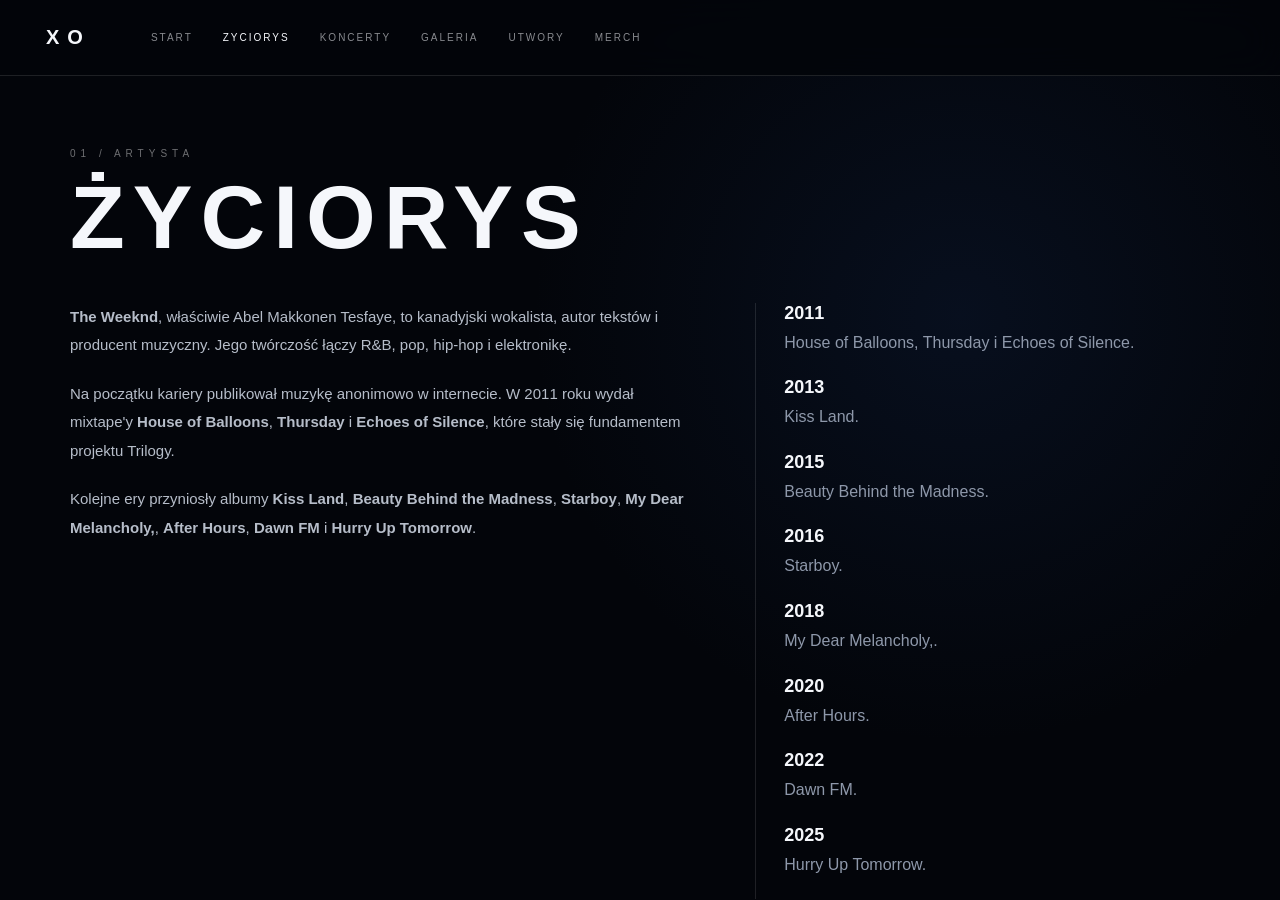
==== bio.html @ 1cd91a4c "Add files via upload" ====
<!doctype html>
<html lang="pl">
<head><meta charset="utf-8"><meta name="viewport" content="width=device-width,initial-scale=1">
<title>Życiorys | The Weeknd Fanpage</title><link rel="stylesheet" href="style.css"></head>
<body>
<div class="site">
<nav class="nav"><div class="logo">XO</div><div class="menu"><a class="" href="index.html">START</a><a class="active" href="bio.html">ŻYCIORYS</a><a class="" href="concerts.html">KONCERTY</a><a class="" href="gallery.html">GALERIA</a><a class="" href="songs.html">UTWORY</a><a class="" href="merch.html">MERCH</a></div></nav>

<main class="page"><section class="section">
<div class="eyebrow">01 / ARTYSTA</div>
<h1 class="title">ŻYCIORYS</h1>
<div class="bio">
<div class="text">
<p><strong>The Weeknd</strong>, właściwie Abel Makkonen Tesfaye, to kanadyjski wokalista, autor tekstów i producent muzyczny. Jego twórczość łączy R&B, pop, hip-hop i elektronikę.</p>
<p>Na początku kariery publikował muzykę anonimowo w internecie. W 2011 roku wydał mixtape'y <strong>House of Balloons</strong>, <strong>Thursday</strong> i <strong>Echoes of Silence</strong>, które stały się fundamentem projektu Trilogy.</p>
<p>Kolejne ery przyniosły albumy <strong>Kiss Land</strong>, <strong>Beauty Behind the Madness</strong>, <strong>Starboy</strong>, <strong>My Dear Melancholy,</strong>, <strong>After Hours</strong>, <strong>Dawn FM</strong> i <strong>Hurry Up Tomorrow</strong>.</p>
</div>
<div class="timeline">
<article><b>2011</b><p>House of Balloons, Thursday i Echoes of Silence.</p></article>
<article><b>2013</b><p>Kiss Land.</p></article>
<article><b>2015</b><p>Beauty Behind the Madness.</p></article>
<article><b>2016</b><p>Starboy.</p></article>
<article><b>2018</b><p>My Dear Melancholy,.</p></article>
<article><b>2020</b><p>After Hours.</p></article>
<article><b>2022</b><p>Dawn FM.</p></article>
<article><b>2025</b><p>Hurry Up Tomorrow.</p></article>
</div>
</div>
</section></main>

</div>
<div class="transition" id="transition"><div class="transition-xo">X O</div></div>
<script src="transition.js"></script>
</body></html>
---- style.css ----
*{box-sizing:border-box;margin:0;padding:0}
:root{--bg:#03050a;--panel:#08101d;--blue:#142a50;--white:#f5f7fb;--muted:#8e98aa;--line:rgba(255,255,255,.11)}
html,body{width:100%;height:100%;background:var(--bg);color:var(--white);font-family:Arial,Helvetica,sans-serif}
body{overflow:hidden}
a{color:inherit;text-decoration:none}
.site{height:100vh;overflow:hidden;background:radial-gradient(circle at 75% 35%,rgba(25,55,110,.20),transparent 38%),var(--bg)}
.nav{position:fixed;top:0;left:0;right:0;height:76px;display:flex;align-items:center;padding:0 46px;background:rgba(3,5,10,.82);backdrop-filter:blur(18px);border-bottom:1px solid var(--line);z-index:100}
.logo{font-weight:800;font-size:20px;letter-spacing:8px;margin-right:60px}
.menu{display:flex;gap:30px;align-items:center;overflow:hidden}
.menu a{font-size:10px;letter-spacing:2px;opacity:.55;white-space:nowrap;transition:.3s}
.menu a:hover,.menu a.active{opacity:1}
.page{height:100vh;padding:76px 0 0;overflow:hidden}
.section{height:calc(100vh - 76px);max-width:1450px;margin:auto;padding:72px 70px;overflow:hidden}
.eyebrow{font-size:10px;letter-spacing:5px;color:#fff;opacity:.42}
.title{font-size:clamp(48px,7vw,110px);line-height:.9;letter-spacing:8px;margin:18px 0 25px}
.lead{max-width:760px;color:var(--muted);line-height:1.8;font-size:14px}
.home{height:100vh;display:grid;place-items:center;text-align:center;padding:0 25px}
.home h1{font-size:clamp(70px,12vw,165px);line-height:.82;letter-spacing:10px;margin:25px 0}
.home p{max-width:650px;margin:auto;color:var(--muted);line-height:1.8}
.xo{margin-top:35px;font-size:28px;letter-spacing:18px;opacity:.65;animation:pulse 2s ease-in-out infinite alternate}
@keyframes pulse{to{transform:scale(1.07);opacity:1}}
.grid{display:grid;grid-template-columns:repeat(2,minmax(0,1fr));gap:16px;margin-top:38px}
.card{border:1px solid var(--line);padding:28px;background:linear-gradient(145deg,rgba(20,42,80,.22),rgba(255,255,255,.02));transition:.35s}
.card:hover{transform:translateY(-6px);border-color:rgba(255,255,255,.35)}
.card h2{margin:12px 0;font-size:23px}
.card p{color:var(--muted);line-height:1.6}
.arrow{display:block;margin-top:20px;font-size:9px;letter-spacing:2px;opacity:.5}
.bio{display:grid;grid-template-columns:1.15fr .85fr;gap:70px;margin-top:45px}
.text{color:#b6bdc9;line-height:1.9;font-size:15px}
.text p{margin-bottom:20px}
.timeline{border-left:1px solid var(--line);padding-left:28px}
.timeline article{margin-bottom:22px}
.timeline b{font-size:18px}
.timeline p{color:var(--muted);margin-top:6px;line-height:1.6}
.gallery{display:grid;grid-template-columns:repeat(3,1fr);gap:14px;margin-top:38px}
.photo{aspect-ratio:4/5;border:1px solid var(--line);display:flex;align-items:flex-end;padding:18px;background:linear-gradient(145deg,#17325f,#05070c);position:relative;overflow:hidden}
.photo:before{content:"XO";position:absolute;inset:0;display:grid;place-items:center;font-size:90px;font-weight:800;letter-spacing:12px;opacity:.07}
.photo span{font-size:9px;letter-spacing:3px;opacity:.55}
.note{margin-top:20px;border:1px solid var(--line);padding:15px;color:var(--muted);font-size:12px;line-height:1.6}
.filters{display:flex;gap:10px;margin:30px 0}
select{background:#080d16;color:#fff;border:1px solid var(--line);padding:11px 14px}
.concert-list{height:55vh;overflow-y:auto;padding-right:8px}
.concert{display:grid;grid-template-columns:110px minmax(0,1fr) 150px;gap:20px;padding:17px;border-bottom:1px solid rgba(255,255,255,.07);align-items:center}
.date{font-size:11px;color:#727d90}.city{font-weight:700}.venue{font-size:12px;color:#778194;margin-top:5px}.status{text-align:right;font-size:9px;letter-spacing:1.5px}.past{opacity:.38}.future{opacity:.8}.today{opacity:1}
.albums{display:grid;grid-template-columns:repeat(4,1fr);gap:12px;margin-top:35px}
.album{border:1px solid var(--line);padding:22px;min-height:145px;transition:.3s}.album:hover{background:#10264a33;transform:translateY(-5px)}
.album small{opacity:.4;letter-spacing:2px}.album h2{margin:13px 0;font-size:17px}.album p{font-size:11px;color:var(--muted)}
.tracks{height:58vh;max-width:1000px;overflow-y:auto;margin-top:28px;border-top:1px solid var(--line)}
.track{display:flex;align-items:center;gap:18px;padding:13px 15px;border-bottom:1px solid rgba(255,255,255,.07);transition:.2s}.track:hover{background:#ffffff08;padding-left:24px}.num{width:28px;color:#667083;font-size:11px}.track-name{flex:1;font-size:13px}.yt{font-size:8px;letter-spacing:2px;opacity:.45}
.merch{display:grid;grid-template-columns:repeat(3,1fr);gap:15px;margin-top:35px}.item{border:1px solid var(--line);padding:15px}.product-art{aspect-ratio:1/1;display:grid;place-items:center;background:linear-gradient(145deg,#17325f,#05070c);font-size:24px;letter-spacing:4px}.item h3{font-size:14px;margin:14px 0 6px}.price{color:var(--muted);font-size:12px}.button{display:inline-block;margin-top:25px;border:1px solid #fff4;padding:13px 18px;font-size:9px;letter-spacing:2px;transition:.3s}.button:hover{background:#fff;color:#000}
.transition{position:fixed;inset:0;z-index:9999;background:radial-gradient(circle,#183565,#03050a 58%);display:grid;place-items:center;opacity:0;pointer-events:none;transition:opacity .35s}.transition.active{opacity:1;pointer-events:auto}.transition-xo{font-size:clamp(90px,15vw,200px);font-weight:900;letter-spacing:24px;animation:xo .9s ease-in-out infinite alternate}@keyframes xo{to{transform:scale(1.08);opacity:.45}}
.back{display:inline-block;margin-top:18px;font-size:9px;letter-spacing:2px;opacity:.5}
@media(max-width:1050px){.nav{padding:0 20px}.logo{margin-right:25px}.menu{gap:18px}.section{padding:55px 35px}.bio{grid-template-columns:1fr;gap:35px}.albums{grid-template-columns:repeat(2,1fr)}.merch{grid-template-columns:repeat(2,1fr)}}
@media(max-width:700px){.logo{display:none}.menu{width:100%;overflow-x:auto}.page{padding-top:64px}.nav{height:64px}.section{height:calc(100vh - 64px);padding:40px 18px}.grid{grid-template-columns:1fr}.gallery{grid-template-columns:repeat(2,1fr)}.merch{grid-template-columns:1fr}.concert{grid-template-columns:75px 1fr}.status{grid-column:2;text-align:left}.albums{grid-template-columns:1fr 1fr}.home h1{font-size:18vw}.home p{font-size:13px}}
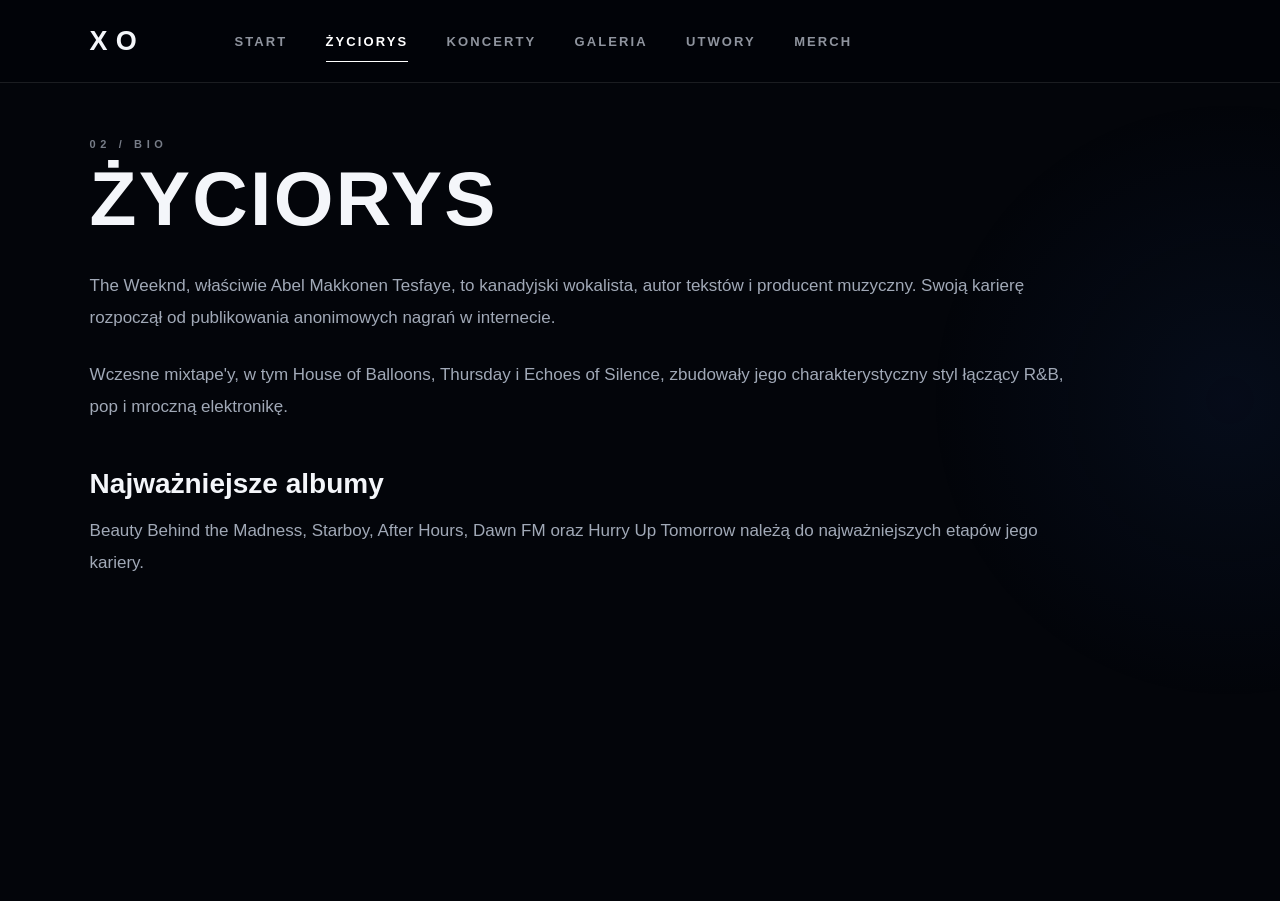
==== commit 0f6076ee: "Add files via upload" ====
--- a/bio.html
+++ b/bio.html
@@ -1,34 +1,8 @@
-<!doctype html>
-<html lang="pl">
-<head><meta charset="utf-8"><meta name="viewport" content="width=device-width,initial-scale=1">
-<title>Życiorys | The Weeknd Fanpage</title><link rel="stylesheet" href="style.css"></head>
-<body>
-<div class="site">
-<nav class="nav"><div class="logo">XO</div><div class="menu"><a class="" href="index.html">START</a><a class="active" href="bio.html">ŻYCIORYS</a><a class="" href="concerts.html">KONCERTY</a><a class="" href="gallery.html">GALERIA</a><a class="" href="songs.html">UTWORY</a><a class="" href="merch.html">MERCH</a></div></nav>
-
-<main class="page"><section class="section">
-<div class="eyebrow">01 / ARTYSTA</div>
-<h1 class="title">ŻYCIORYS</h1>
-<div class="bio">
-<div class="text">
-<p><strong>The Weeknd</strong>, właściwie Abel Makkonen Tesfaye, to kanadyjski wokalista, autor tekstów i producent muzyczny. Jego twórczość łączy R&B, pop, hip-hop i elektronikę.</p>
-<p>Na początku kariery publikował muzykę anonimowo w internecie. W 2011 roku wydał mixtape'y <strong>House of Balloons</strong>, <strong>Thursday</strong> i <strong>Echoes of Silence</strong>, które stały się fundamentem projektu Trilogy.</p>
-<p>Kolejne ery przyniosły albumy <strong>Kiss Land</strong>, <strong>Beauty Behind the Madness</strong>, <strong>Starboy</strong>, <strong>My Dear Melancholy,</strong>, <strong>After Hours</strong>, <strong>Dawn FM</strong> i <strong>Hurry Up Tomorrow</strong>.</p>
-</div>
-<div class="timeline">
-<article><b>2011</b><p>House of Balloons, Thursday i Echoes of Silence.</p></article>
-<article><b>2013</b><p>Kiss Land.</p></article>
-<article><b>2015</b><p>Beauty Behind the Madness.</p></article>
-<article><b>2016</b><p>Starboy.</p></article>
-<article><b>2018</b><p>My Dear Melancholy,.</p></article>
-<article><b>2020</b><p>After Hours.</p></article>
-<article><b>2022</b><p>Dawn FM.</p></article>
-<article><b>2025</b><p>Hurry Up Tomorrow.</p></article>
-</div>
-</div>
-</section></main>
-
-</div>
-<div class="transition" id="transition"><div class="transition-xo">X O</div></div>
-<script src="transition.js"></script>
-</body></html>+<!DOCTYPE html><html lang="pl"><head><meta charset="UTF-8"><meta name="viewport" content="width=device-width,initial-scale=1.0"><title>Życiorys | The Weeknd XO</title><link rel="stylesheet" href="style.css"></head><body><header class="site-header"><div class="logo"><a href="index.html">XO</a></div><nav class="nav">
+<a href="index.html" class="">Start</a>
+<a href="bio.html" class="active">Życiorys</a>
+<a href="concerts.html" class="">Koncerty</a>
+<a href="gallery.html" class="">Galeria</a>
+<a href="songs.html" class="">Utwory</a>
+<a href="merch.html" class="">Merch</a>
+</nav></header><main class="page"><div class="page-inner"><p class="eyebrow">02 / BIO</p><h1 class="page-title">Życiorys</h1><div class="bio-content"><p>The Weeknd, właściwie Abel Makkonen Tesfaye, to kanadyjski wokalista, autor tekstów i producent muzyczny. Swoją karierę rozpoczął od publikowania anonimowych nagrań w internecie.</p><p>Wczesne mixtape'y, w tym House of Balloons, Thursday i Echoes of Silence, zbudowały jego charakterystyczny styl łączący R&B, pop i mroczną elektronikę.</p><h2>Najważniejsze albumy</h2><p>Beauty Behind the Madness, Starboy, After Hours, Dawn FM oraz Hurry Up Tomorrow należą do najważniejszych etapów jego kariery.</p></div></div></main><div id="xoTransition"><div class="xo-mark">XO</div></div><script src="transitions.js"></script></body></html>
--- a/style.css
+++ b/style.css
@@ -1,55 +1,50 @@
 
-*{box-sizing:border-box;margin:0;padding:0}
-:root{--bg:#03050a;--panel:#08101d;--blue:#142a50;--white:#f5f7fb;--muted:#8e98aa;--line:rgba(255,255,255,.11)}
-html,body{width:100%;height:100%;background:var(--bg);color:var(--white);font-family:Arial,Helvetica,sans-serif}
-body{overflow:hidden}
+*{box-sizing:border-box}
+html{margin:0;padding:0;min-height:100%;scroll-behavior:smooth}
+body{margin:0;padding:0;min-height:100vh;background:#03050a;color:#f4f6fa;font-family:Arial,Helvetica,sans-serif;overflow-x:hidden;overflow-y:auto}
 a{color:inherit;text-decoration:none}
-.site{height:100vh;overflow:hidden;background:radial-gradient(circle at 75% 35%,rgba(25,55,110,.20),transparent 38%),var(--bg)}
-.nav{position:fixed;top:0;left:0;right:0;height:76px;display:flex;align-items:center;padding:0 46px;background:rgba(3,5,10,.82);backdrop-filter:blur(18px);border-bottom:1px solid var(--line);z-index:100}
-.logo{font-weight:800;font-size:20px;letter-spacing:8px;margin-right:60px}
-.menu{display:flex;gap:30px;align-items:center;overflow:hidden}
-.menu a{font-size:10px;letter-spacing:2px;opacity:.55;white-space:nowrap;transition:.3s}
-.menu a:hover,.menu a.active{opacity:1}
-.page{height:100vh;padding:76px 0 0;overflow:hidden}
-.section{height:calc(100vh - 76px);max-width:1450px;margin:auto;padding:72px 70px;overflow:hidden}
-.eyebrow{font-size:10px;letter-spacing:5px;color:#fff;opacity:.42}
-.title{font-size:clamp(48px,7vw,110px);line-height:.9;letter-spacing:8px;margin:18px 0 25px}
-.lead{max-width:760px;color:var(--muted);line-height:1.8;font-size:14px}
-.home{height:100vh;display:grid;place-items:center;text-align:center;padding:0 25px}
-.home h1{font-size:clamp(70px,12vw,165px);line-height:.82;letter-spacing:10px;margin:25px 0}
-.home p{max-width:650px;margin:auto;color:var(--muted);line-height:1.8}
-.xo{margin-top:35px;font-size:28px;letter-spacing:18px;opacity:.65;animation:pulse 2s ease-in-out infinite alternate}
-@keyframes pulse{to{transform:scale(1.07);opacity:1}}
-.grid{display:grid;grid-template-columns:repeat(2,minmax(0,1fr));gap:16px;margin-top:38px}
-.card{border:1px solid var(--line);padding:28px;background:linear-gradient(145deg,rgba(20,42,80,.22),rgba(255,255,255,.02));transition:.35s}
-.card:hover{transform:translateY(-6px);border-color:rgba(255,255,255,.35)}
-.card h2{margin:12px 0;font-size:23px}
-.card p{color:var(--muted);line-height:1.6}
-.arrow{display:block;margin-top:20px;font-size:9px;letter-spacing:2px;opacity:.5}
-.bio{display:grid;grid-template-columns:1.15fr .85fr;gap:70px;margin-top:45px}
-.text{color:#b6bdc9;line-height:1.9;font-size:15px}
-.text p{margin-bottom:20px}
-.timeline{border-left:1px solid var(--line);padding-left:28px}
-.timeline article{margin-bottom:22px}
-.timeline b{font-size:18px}
-.timeline p{color:var(--muted);margin-top:6px;line-height:1.6}
-.gallery{display:grid;grid-template-columns:repeat(3,1fr);gap:14px;margin-top:38px}
-.photo{aspect-ratio:4/5;border:1px solid var(--line);display:flex;align-items:flex-end;padding:18px;background:linear-gradient(145deg,#17325f,#05070c);position:relative;overflow:hidden}
-.photo:before{content:"XO";position:absolute;inset:0;display:grid;place-items:center;font-size:90px;font-weight:800;letter-spacing:12px;opacity:.07}
-.photo span{font-size:9px;letter-spacing:3px;opacity:.55}
-.note{margin-top:20px;border:1px solid var(--line);padding:15px;color:var(--muted);font-size:12px;line-height:1.6}
-.filters{display:flex;gap:10px;margin:30px 0}
-select{background:#080d16;color:#fff;border:1px solid var(--line);padding:11px 14px}
-.concert-list{height:55vh;overflow-y:auto;padding-right:8px}
-.concert{display:grid;grid-template-columns:110px minmax(0,1fr) 150px;gap:20px;padding:17px;border-bottom:1px solid rgba(255,255,255,.07);align-items:center}
-.date{font-size:11px;color:#727d90}.city{font-weight:700}.venue{font-size:12px;color:#778194;margin-top:5px}.status{text-align:right;font-size:9px;letter-spacing:1.5px}.past{opacity:.38}.future{opacity:.8}.today{opacity:1}
-.albums{display:grid;grid-template-columns:repeat(4,1fr);gap:12px;margin-top:35px}
-.album{border:1px solid var(--line);padding:22px;min-height:145px;transition:.3s}.album:hover{background:#10264a33;transform:translateY(-5px)}
-.album small{opacity:.4;letter-spacing:2px}.album h2{margin:13px 0;font-size:17px}.album p{font-size:11px;color:var(--muted)}
-.tracks{height:58vh;max-width:1000px;overflow-y:auto;margin-top:28px;border-top:1px solid var(--line)}
-.track{display:flex;align-items:center;gap:18px;padding:13px 15px;border-bottom:1px solid rgba(255,255,255,.07);transition:.2s}.track:hover{background:#ffffff08;padding-left:24px}.num{width:28px;color:#667083;font-size:11px}.track-name{flex:1;font-size:13px}.yt{font-size:8px;letter-spacing:2px;opacity:.45}
-.merch{display:grid;grid-template-columns:repeat(3,1fr);gap:15px;margin-top:35px}.item{border:1px solid var(--line);padding:15px}.product-art{aspect-ratio:1/1;display:grid;place-items:center;background:linear-gradient(145deg,#17325f,#05070c);font-size:24px;letter-spacing:4px}.item h3{font-size:14px;margin:14px 0 6px}.price{color:var(--muted);font-size:12px}.button{display:inline-block;margin-top:25px;border:1px solid #fff4;padding:13px 18px;font-size:9px;letter-spacing:2px;transition:.3s}.button:hover{background:#fff;color:#000}
-.transition{position:fixed;inset:0;z-index:9999;background:radial-gradient(circle,#183565,#03050a 58%);display:grid;place-items:center;opacity:0;pointer-events:none;transition:opacity .35s}.transition.active{opacity:1;pointer-events:auto}.transition-xo{font-size:clamp(90px,15vw,200px);font-weight:900;letter-spacing:24px;animation:xo .9s ease-in-out infinite alternate}@keyframes xo{to{transform:scale(1.08);opacity:.45}}
-.back{display:inline-block;margin-top:18px;font-size:9px;letter-spacing:2px;opacity:.5}
-@media(max-width:1050px){.nav{padding:0 20px}.logo{margin-right:25px}.menu{gap:18px}.section{padding:55px 35px}.bio{grid-template-columns:1fr;gap:35px}.albums{grid-template-columns:repeat(2,1fr)}.merch{grid-template-columns:repeat(2,1fr)}}
-@media(max-width:700px){.logo{display:none}.menu{width:100%;overflow-x:auto}.page{padding-top:64px}.nav{height:64px}.section{height:calc(100vh - 64px);padding:40px 18px}.grid{grid-template-columns:1fr}.gallery{grid-template-columns:repeat(2,1fr)}.merch{grid-template-columns:1fr}.concert{grid-template-columns:75px 1fr}.status{grid-column:2;text-align:left}.albums{grid-template-columns:1fr 1fr}.home h1{font-size:18vw}.home p{font-size:13px}}
+.site-header{position:sticky;top:0;z-index:1000;width:100%;min-height:82px;display:flex;align-items:center;padding:0 7vw;background:rgba(2,4,9,.96);border-bottom:1px solid rgba(255,255,255,.1);backdrop-filter:blur(15px)}
+.logo{margin-right:7vw}.logo a{font-size:27px;font-weight:800;letter-spacing:.3em}
+.nav{display:flex;align-items:center;gap:clamp(24px,3vw,55px);min-height:82px}
+.nav a{position:relative;display:flex;align-items:center;min-height:82px;color:#8f949e;font-size:13px;font-weight:700;letter-spacing:.16em;text-transform:uppercase;transition:.25s}
+.nav a:hover,.nav a.active{color:#fff}
+.nav a:hover{transform:translateY(-1px)}
+.nav a.active:after{content:"";position:absolute;left:0;right:0;bottom:20px;height:1px;background:#fff}
+.page{position:relative;width:100%;min-height:calc(100vh - 82px);padding:55px 7vw 80px;overflow:visible}
+.page-inner{position:relative;z-index:2;width:min(1500px,100%);margin:0 auto}
+.page:before{content:"";position:fixed;width:600px;height:600px;right:-250px;top:100px;border-radius:50%;background:radial-gradient(circle,rgba(17,38,83,.22),rgba(3,5,10,0) 70%);pointer-events:none}
+.eyebrow{margin:0 0 12px;color:#777d88;font-size:11px;font-weight:700;letter-spacing:.42em;text-transform:uppercase}
+.page-title{margin:0;font-size:clamp(48px,6vw,82px);line-height:.95;font-weight:800;letter-spacing:.03em;text-transform:uppercase}
+.page-subtitle{max-width:900px;margin:18px 0 0;color:#9ca5b4;font-size:15px;line-height:1.7}
+.concert-controls{display:flex;flex-wrap:wrap;gap:12px;margin:30px 0 22px}
+.concert-select{min-width:190px;height:45px;padding:0 40px 0 14px;border:1px solid #39404d;outline:none;background:#080c14;color:#f4f6fa;font-size:12px;font-weight:700;letter-spacing:.1em;text-transform:uppercase;cursor:pointer}
+.concert-select:hover{border-color:#697384}.concert-select:focus{border-color:#fff}
+.concert-list{width:100%;height:auto;overflow:visible;padding:0}
+.concert-item{display:grid;grid-template-columns:150px minmax(300px,1fr) 180px;align-items:center;min-height:88px;padding:16px 18px;border-top:1px solid rgba(255,255,255,.1);transition:.25s}
+.concert-item:last-child{border-bottom:1px solid rgba(255,255,255,.1)}
+.concert-item:hover{background:rgba(18,30,53,.3);padding-left:25px}
+.concert-date{color:#818997;font-size:12px;font-weight:700;letter-spacing:.08em}
+.concert-city{font-size:18px;font-weight:700}.concert-venue{margin-top:5px;color:#818b9b;font-size:13px}.concert-country{margin-top:4px;color:#667080;font-size:11px;letter-spacing:.12em;text-transform:uppercase}
+.concert-status{justify-self:end;color:#8e96a4;font-size:10px;font-weight:700;letter-spacing:.18em;text-align:right;text-transform:uppercase}
+.concert-status.upcoming{color:#b7c8e9}.concert-status.today{color:#fff}
+.empty-state{padding:50px 20px;color:#777f8d;text-align:center;border:1px solid rgba(255,255,255,.1)}
+.gallery-grid,.albums,.playlists,.songs-grid,.merch-grid{display:grid;grid-template-columns:repeat(3,minmax(0,1fr));gap:18px;margin-top:35px}
+.gallery-item,.album-card,.playlist-card,.song-card,.merch-card{background:#080c14;border:1px solid rgba(255,255,255,.1);transition:.25s}
+.gallery-item{overflow:hidden;min-height:300px}.gallery-item img{display:block;width:100%;height:100%;min-height:300px;object-fit:cover;transition:.5s}.gallery-item:hover img{transform:scale(1.04);filter:brightness(1.08)}
+.album-card,.playlist-card,.song-card{padding:22px}.album-card:hover,.playlist-card:hover,.song-card:hover,.merch-card:hover{transform:translateY(-4px);background:#0b101a;border-color:rgba(255,255,255,.25)}
+.album-card img,.playlist-card img{width:100%;aspect-ratio:1;object-fit:cover;display:block;margin-bottom:18px}
+.album-card h2,.playlist-card h2,.song-card h2,.merch-info h2{margin:0 0 8px;font-size:20px}.album-card p,.playlist-card p,.song-card p{margin:0;color:#858e9d;line-height:1.6}
+.song-link{display:inline-flex;margin-top:14px;color:#c7d5ef;font-size:11px;font-weight:700;letter-spacing:.12em;text-transform:uppercase}
+.merch-card{overflow:hidden}.merch-card img{display:block;width:100%;aspect-ratio:1;object-fit:cover}.merch-info{padding:20px}.merch-price{color:#aeb8c8;font-size:14px;font-weight:700}
+.bio-content{max-width:1000px;margin-top:35px}.bio-content p{color:#a1a9b7;font-size:17px;line-height:1.9;margin:0 0 24px}.bio-content h2{margin:45px 0 15px;font-size:28px}
+.button{display:inline-flex;align-items:center;justify-content:center;min-height:46px;padding:0 22px;border:1px solid rgba(255,255,255,.25);background:#080c14;color:#fff;font-size:12px;font-weight:700;letter-spacing:.12em;text-transform:uppercase;transition:.25s}.button:hover{background:#111a2b;border-color:#fff;transform:translateY(-2px)}
+#xoTransition{position:fixed;inset:0;z-index:9999;display:grid;place-items:center;background:#02040a;opacity:0;visibility:hidden;pointer-events:none}
+#xoTransition:before{content:"";position:absolute;width:35vw;height:35vw;max-width:500px;max-height:500px;border-radius:50%;background:radial-gradient(circle,rgba(25,52,112,.55),rgba(3,5,10,0) 70%)}
+#xoTransition .xo-mark{position:relative;font-size:clamp(80px,11vw,160px);font-weight:900;letter-spacing:.18em}
+#xoTransition.active{opacity:1;visibility:visible;pointer-events:all;animation:xoFade .9s ease forwards}
+#xoTransition.active .xo-mark{animation:xoZoom .9s cubic-bezier(.2,.8,.2,1) forwards}
+@keyframes xoFade{0%{opacity:0}20%{opacity:1}80%{opacity:1}100%{opacity:0;visibility:hidden}}
+@keyframes xoZoom{0%{transform:scale(.65);opacity:0;filter:blur(10px)}35%{transform:scale(1);opacity:1;filter:blur(0)}100%{transform:scale(1.35);opacity:0;filter:blur(3px)}}
+footer{width:100%;margin-top:80px;padding:35px 0;border-top:1px solid rgba(255,255,255,.1);color:#666e7b;font-size:12px;text-align:center}
+@media(max-width:1000px){.site-header{padding:0 30px}.logo{margin-right:35px}.nav{gap:22px;overflow-x:auto}.nav a{white-space:nowrap}.page{padding:45px 30px 70px}.concert-item{grid-template-columns:120px minmax(250px,1fr) 150px}.gallery-grid,.albums,.playlists,.songs-grid,.merch-grid{grid-template-columns:repeat(2,minmax(0,1fr))}}
+@media(max-width:700px){.site-header{min-height:70px;padding:0 18px}.logo{margin-right:25px}.logo a{font-size:21px}.nav{min-height:70px;gap:18px}.nav a{min-height:70px;font-size:9px;letter-spacing:.1em}.nav a.active:after{bottom:17px}.page{min-height:calc(100vh - 70px);padding:35px 18px 60px}.page-title{font-size:43px}.page-subtitle{font-size:14px}.concert-controls{width:100%}.concert-select{width:100%}.concert-item{display:block;padding:20px 10px}.concert-city{margin-top:8px}.concert-status{margin-top:12px;text-align:left;justify-self:start}.gallery-grid,.albums,.playlists,.songs-grid,.merch-grid{grid-template-columns:1fr}.gallery-item,.gallery-item img{min-height:260px}}
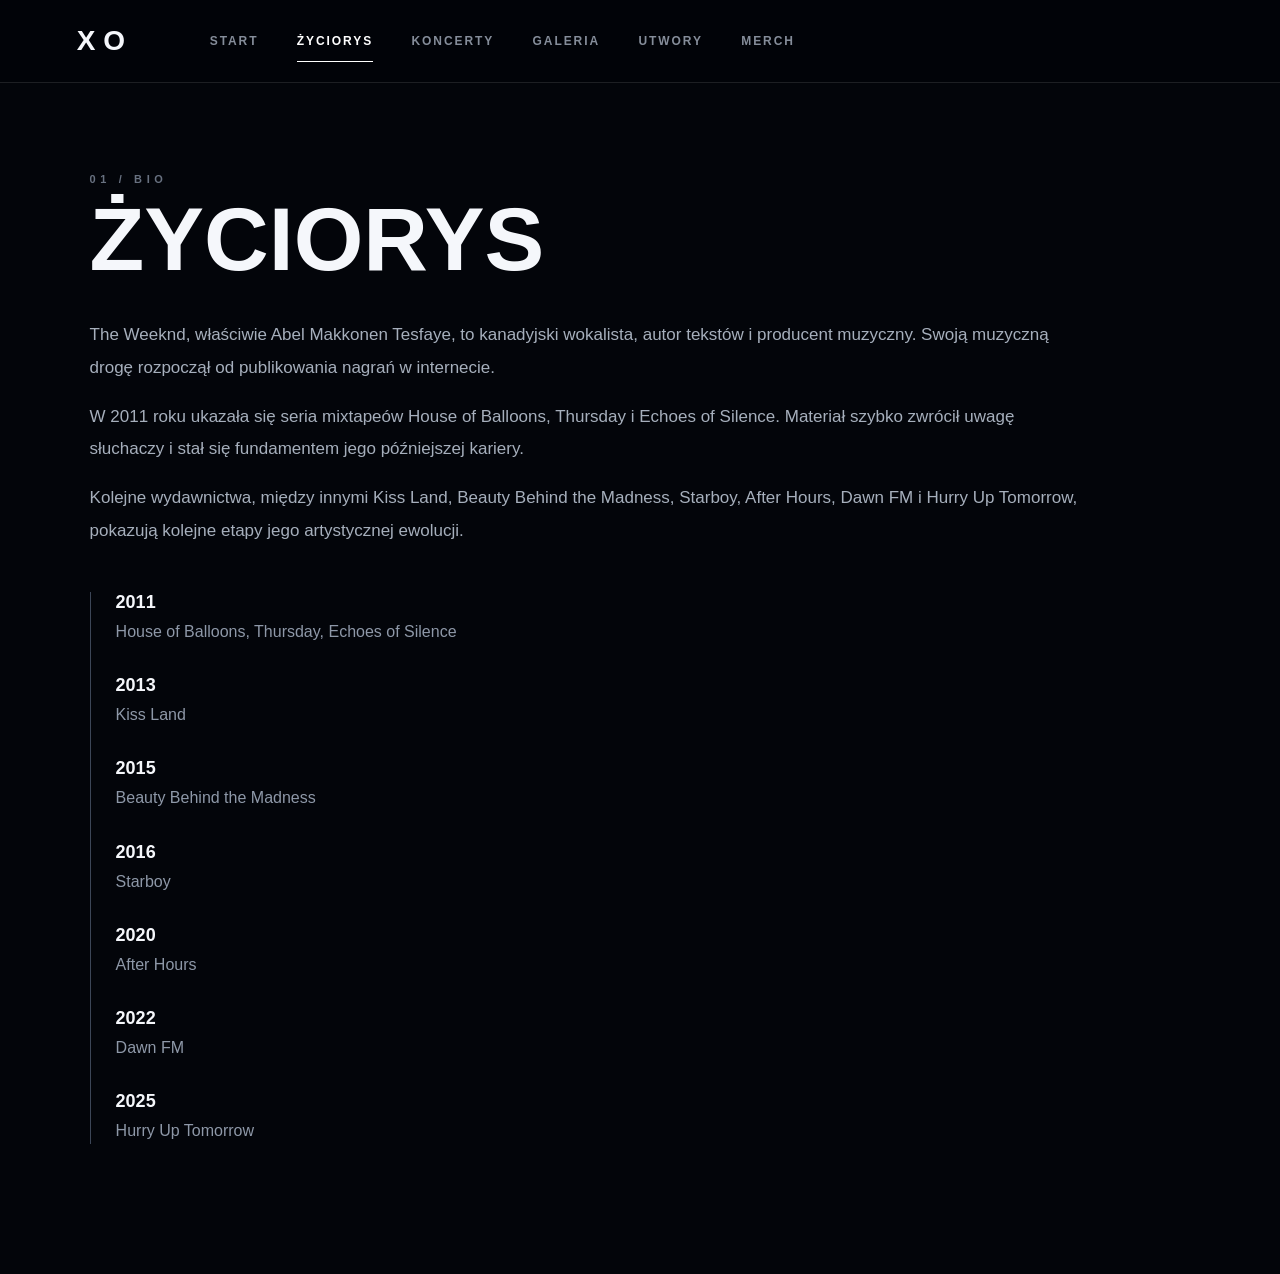
==== commit 5925380f: "Add files via upload" ====
--- a/bio.html
+++ b/bio.html
@@ -1,8 +1 @@
-<!DOCTYPE html><html lang="pl"><head><meta charset="UTF-8"><meta name="viewport" content="width=device-width,initial-scale=1.0"><title>Życiorys | The Weeknd XO</title><link rel="stylesheet" href="style.css"></head><body><header class="site-header"><div class="logo"><a href="index.html">XO</a></div><nav class="nav">
-<a href="index.html" class="">Start</a>
-<a href="bio.html" class="active">Życiorys</a>
-<a href="concerts.html" class="">Koncerty</a>
-<a href="gallery.html" class="">Galeria</a>
-<a href="songs.html" class="">Utwory</a>
-<a href="merch.html" class="">Merch</a>
-</nav></header><main class="page"><div class="page-inner"><p class="eyebrow">02 / BIO</p><h1 class="page-title">Życiorys</h1><div class="bio-content"><p>The Weeknd, właściwie Abel Makkonen Tesfaye, to kanadyjski wokalista, autor tekstów i producent muzyczny. Swoją karierę rozpoczął od publikowania anonimowych nagrań w internecie.</p><p>Wczesne mixtape'y, w tym House of Balloons, Thursday i Echoes of Silence, zbudowały jego charakterystyczny styl łączący R&B, pop i mroczną elektronikę.</p><h2>Najważniejsze albumy</h2><p>Beauty Behind the Madness, Starboy, After Hours, Dawn FM oraz Hurry Up Tomorrow należą do najważniejszych etapów jego kariery.</p></div></div></main><div id="xoTransition"><div class="xo-mark">XO</div></div><script src="transitions.js"></script></body></html>+<!doctype html><html lang="pl"><head><meta charset="utf-8"><meta name="viewport" content="width=device-width,initial-scale=1"><title>Życiorys | The Weeknd XO</title><link rel="stylesheet" href="style.css"></head><body><header class="site-header"><div class="logo"><a href="index.html">XO</a></div><nav class="nav"><a href="index.html" class="">Start</a><a href="bio.html" class="active">Życiorys</a><a href="concerts.html" class="">Koncerty</a><a href="gallery.html" class="">Galeria</a><a href="songs.html" class="">Utwory</a><a href="merch.html" class="">Merch</a></nav></header><main class="page"><div class="container"><p class="eyebrow">01 / BIO</p><h1>Życiorys</h1><div class="bio"><p>The Weeknd, właściwie Abel Makkonen Tesfaye, to kanadyjski wokalista, autor tekstów i producent muzyczny. Swoją muzyczną drogę rozpoczął od publikowania nagrań w internecie.</p><p>W 2011 roku ukazała się seria mixtapeów House of Balloons, Thursday i Echoes of Silence. Materiał szybko zwrócił uwagę słuchaczy i stał się fundamentem jego późniejszej kariery.</p><p>Kolejne wydawnictwa, między innymi Kiss Land, Beauty Behind the Madness, Starboy, After Hours, Dawn FM i Hurry Up Tomorrow, pokazują kolejne etapy jego artystycznej ewolucji.</p><div class="timeline"><div class="timeline-item"><div class="year">2011</div><div class="muted">House of Balloons, Thursday, Echoes of Silence</div></div><div class="timeline-item"><div class="year">2013</div><div class="muted">Kiss Land</div></div><div class="timeline-item"><div class="year">2015</div><div class="muted">Beauty Behind the Madness</div></div><div class="timeline-item"><div class="year">2016</div><div class="muted">Starboy</div></div><div class="timeline-item"><div class="year">2020</div><div class="muted">After Hours</div></div><div class="timeline-item"><div class="year">2022</div><div class="muted">Dawn FM</div></div><div class="timeline-item"><div class="year">2025</div><div class="muted">Hurry Up Tomorrow</div></div></div></div></div></main><div id="xoTransition"><div class="mark">XO</div></div><script src="transitions.js"></script></body></html>
--- a/style.css
+++ b/style.css
@@ -1,50 +1 @@
-
-*{box-sizing:border-box}
-html{margin:0;padding:0;min-height:100%;scroll-behavior:smooth}
-body{margin:0;padding:0;min-height:100vh;background:#03050a;color:#f4f6fa;font-family:Arial,Helvetica,sans-serif;overflow-x:hidden;overflow-y:auto}
-a{color:inherit;text-decoration:none}
-.site-header{position:sticky;top:0;z-index:1000;width:100%;min-height:82px;display:flex;align-items:center;padding:0 7vw;background:rgba(2,4,9,.96);border-bottom:1px solid rgba(255,255,255,.1);backdrop-filter:blur(15px)}
-.logo{margin-right:7vw}.logo a{font-size:27px;font-weight:800;letter-spacing:.3em}
-.nav{display:flex;align-items:center;gap:clamp(24px,3vw,55px);min-height:82px}
-.nav a{position:relative;display:flex;align-items:center;min-height:82px;color:#8f949e;font-size:13px;font-weight:700;letter-spacing:.16em;text-transform:uppercase;transition:.25s}
-.nav a:hover,.nav a.active{color:#fff}
-.nav a:hover{transform:translateY(-1px)}
-.nav a.active:after{content:"";position:absolute;left:0;right:0;bottom:20px;height:1px;background:#fff}
-.page{position:relative;width:100%;min-height:calc(100vh - 82px);padding:55px 7vw 80px;overflow:visible}
-.page-inner{position:relative;z-index:2;width:min(1500px,100%);margin:0 auto}
-.page:before{content:"";position:fixed;width:600px;height:600px;right:-250px;top:100px;border-radius:50%;background:radial-gradient(circle,rgba(17,38,83,.22),rgba(3,5,10,0) 70%);pointer-events:none}
-.eyebrow{margin:0 0 12px;color:#777d88;font-size:11px;font-weight:700;letter-spacing:.42em;text-transform:uppercase}
-.page-title{margin:0;font-size:clamp(48px,6vw,82px);line-height:.95;font-weight:800;letter-spacing:.03em;text-transform:uppercase}
-.page-subtitle{max-width:900px;margin:18px 0 0;color:#9ca5b4;font-size:15px;line-height:1.7}
-.concert-controls{display:flex;flex-wrap:wrap;gap:12px;margin:30px 0 22px}
-.concert-select{min-width:190px;height:45px;padding:0 40px 0 14px;border:1px solid #39404d;outline:none;background:#080c14;color:#f4f6fa;font-size:12px;font-weight:700;letter-spacing:.1em;text-transform:uppercase;cursor:pointer}
-.concert-select:hover{border-color:#697384}.concert-select:focus{border-color:#fff}
-.concert-list{width:100%;height:auto;overflow:visible;padding:0}
-.concert-item{display:grid;grid-template-columns:150px minmax(300px,1fr) 180px;align-items:center;min-height:88px;padding:16px 18px;border-top:1px solid rgba(255,255,255,.1);transition:.25s}
-.concert-item:last-child{border-bottom:1px solid rgba(255,255,255,.1)}
-.concert-item:hover{background:rgba(18,30,53,.3);padding-left:25px}
-.concert-date{color:#818997;font-size:12px;font-weight:700;letter-spacing:.08em}
-.concert-city{font-size:18px;font-weight:700}.concert-venue{margin-top:5px;color:#818b9b;font-size:13px}.concert-country{margin-top:4px;color:#667080;font-size:11px;letter-spacing:.12em;text-transform:uppercase}
-.concert-status{justify-self:end;color:#8e96a4;font-size:10px;font-weight:700;letter-spacing:.18em;text-align:right;text-transform:uppercase}
-.concert-status.upcoming{color:#b7c8e9}.concert-status.today{color:#fff}
-.empty-state{padding:50px 20px;color:#777f8d;text-align:center;border:1px solid rgba(255,255,255,.1)}
-.gallery-grid,.albums,.playlists,.songs-grid,.merch-grid{display:grid;grid-template-columns:repeat(3,minmax(0,1fr));gap:18px;margin-top:35px}
-.gallery-item,.album-card,.playlist-card,.song-card,.merch-card{background:#080c14;border:1px solid rgba(255,255,255,.1);transition:.25s}
-.gallery-item{overflow:hidden;min-height:300px}.gallery-item img{display:block;width:100%;height:100%;min-height:300px;object-fit:cover;transition:.5s}.gallery-item:hover img{transform:scale(1.04);filter:brightness(1.08)}
-.album-card,.playlist-card,.song-card{padding:22px}.album-card:hover,.playlist-card:hover,.song-card:hover,.merch-card:hover{transform:translateY(-4px);background:#0b101a;border-color:rgba(255,255,255,.25)}
-.album-card img,.playlist-card img{width:100%;aspect-ratio:1;object-fit:cover;display:block;margin-bottom:18px}
-.album-card h2,.playlist-card h2,.song-card h2,.merch-info h2{margin:0 0 8px;font-size:20px}.album-card p,.playlist-card p,.song-card p{margin:0;color:#858e9d;line-height:1.6}
-.song-link{display:inline-flex;margin-top:14px;color:#c7d5ef;font-size:11px;font-weight:700;letter-spacing:.12em;text-transform:uppercase}
-.merch-card{overflow:hidden}.merch-card img{display:block;width:100%;aspect-ratio:1;object-fit:cover}.merch-info{padding:20px}.merch-price{color:#aeb8c8;font-size:14px;font-weight:700}
-.bio-content{max-width:1000px;margin-top:35px}.bio-content p{color:#a1a9b7;font-size:17px;line-height:1.9;margin:0 0 24px}.bio-content h2{margin:45px 0 15px;font-size:28px}
-.button{display:inline-flex;align-items:center;justify-content:center;min-height:46px;padding:0 22px;border:1px solid rgba(255,255,255,.25);background:#080c14;color:#fff;font-size:12px;font-weight:700;letter-spacing:.12em;text-transform:uppercase;transition:.25s}.button:hover{background:#111a2b;border-color:#fff;transform:translateY(-2px)}
-#xoTransition{position:fixed;inset:0;z-index:9999;display:grid;place-items:center;background:#02040a;opacity:0;visibility:hidden;pointer-events:none}
-#xoTransition:before{content:"";position:absolute;width:35vw;height:35vw;max-width:500px;max-height:500px;border-radius:50%;background:radial-gradient(circle,rgba(25,52,112,.55),rgba(3,5,10,0) 70%)}
-#xoTransition .xo-mark{position:relative;font-size:clamp(80px,11vw,160px);font-weight:900;letter-spacing:.18em}
-#xoTransition.active{opacity:1;visibility:visible;pointer-events:all;animation:xoFade .9s ease forwards}
-#xoTransition.active .xo-mark{animation:xoZoom .9s cubic-bezier(.2,.8,.2,1) forwards}
-@keyframes xoFade{0%{opacity:0}20%{opacity:1}80%{opacity:1}100%{opacity:0;visibility:hidden}}
-@keyframes xoZoom{0%{transform:scale(.65);opacity:0;filter:blur(10px)}35%{transform:scale(1);opacity:1;filter:blur(0)}100%{transform:scale(1.35);opacity:0;filter:blur(3px)}}
-footer{width:100%;margin-top:80px;padding:35px 0;border-top:1px solid rgba(255,255,255,.1);color:#666e7b;font-size:12px;text-align:center}
-@media(max-width:1000px){.site-header{padding:0 30px}.logo{margin-right:35px}.nav{gap:22px;overflow-x:auto}.nav a{white-space:nowrap}.page{padding:45px 30px 70px}.concert-item{grid-template-columns:120px minmax(250px,1fr) 150px}.gallery-grid,.albums,.playlists,.songs-grid,.merch-grid{grid-template-columns:repeat(2,minmax(0,1fr))}}
-@media(max-width:700px){.site-header{min-height:70px;padding:0 18px}.logo{margin-right:25px}.logo a{font-size:21px}.nav{min-height:70px;gap:18px}.nav a{min-height:70px;font-size:9px;letter-spacing:.1em}.nav a.active:after{bottom:17px}.page{min-height:calc(100vh - 70px);padding:35px 18px 60px}.page-title{font-size:43px}.page-subtitle{font-size:14px}.concert-controls{width:100%}.concert-select{width:100%}.concert-item{display:block;padding:20px 10px}.concert-city{margin-top:8px}.concert-status{margin-top:12px;text-align:left;justify-self:start}.gallery-grid,.albums,.playlists,.songs-grid,.merch-grid{grid-template-columns:1fr}.gallery-item,.gallery-item img{min-height:260px}}
+*{box-sizing:border-box}html{scroll-behavior:smooth;background:#03050a}body{margin:0;background:#03050a;color:#f5f7fb;font-family:Arial,Helvetica,sans-serif;overflow-x:hidden}body:before{content:"";position:fixed;inset:0;pointer-events:none;background:radial-gradient(circle at 80% 10%,rgba(24,49,95,.28),transparent 32%);z-index:-1}a{text-decoration:none;color:inherit}.site-header{position:sticky;top:0;z-index:1000;min-height:82px;padding:0 clamp(20px,6vw,100px);display:flex;align-items:center;background:rgba(2,4,9,.94);border-bottom:1px solid rgba(255,255,255,.11);backdrop-filter:blur(16px)}.logo{margin-right:clamp(25px,6vw,90px);font-weight:900;font-size:28px;letter-spacing:.28em}.nav{display:flex;gap:clamp(18px,3vw,48px);align-items:center;overflow-x:auto}.nav a{height:82px;display:flex;align-items:center;position:relative;white-space:nowrap;color:#858d9a;font-size:12px;font-weight:800;letter-spacing:.16em;text-transform:uppercase}.nav a:hover,.nav a.active{color:#fff}.nav a.active:after{content:"";position:absolute;left:0;right:0;bottom:20px;height:1px;background:#fff}.page{min-height:calc(100vh - 82px);padding:clamp(45px,7vw,95px) clamp(20px,7vw,110px) 100px}.container{width:min(1450px,100%);margin:auto}.eyebrow{font-size:11px;letter-spacing:.42em;color:#687180;font-weight:800;text-transform:uppercase;margin:0 0 14px}h1{font-size:clamp(48px,7vw,100px);line-height:.9;margin:0;text-transform:uppercase}h2{font-size:28px;margin:0 0 14px}.lead{max-width:900px;color:#a4adbb;font-size:16px;line-height:1.8;margin:25px 0}.btn{display:inline-flex;align-items:center;justify-content:center;min-height:46px;padding:0 22px;border:1px solid #4b5668;background:#090e17;color:#fff;font-size:11px;font-weight:800;letter-spacing:.14em;text-transform:uppercase;transition:.25s}.btn:hover{background:#14213a;border-color:#fff;transform:translateY(-2px)}.hero{min-height:calc(100vh - 82px);display:flex;align-items:center;position:relative;overflow:hidden}.hero:after{content:"XO";position:absolute;right:-3vw;top:4vh;font-size:clamp(220px,35vw,650px);font-weight:900;color:rgba(255,255,255,.025)}.hero-content{position:relative;z-index:2}.hero h1{font-size:clamp(65px,12vw,170px)}.hero .xo{font-size:clamp(14px,2vw,24px);letter-spacing:.7em;font-weight:800;color:#9aa3b1;margin-bottom:20px}.grid{display:grid;grid-template-columns:repeat(3,minmax(0,1fr));gap:18px;margin-top:40px}.card{background:linear-gradient(145deg,#080c14,#05080e);border:1px solid rgba(255,255,255,.11);transition:.25s;overflow:hidden}.card:hover{transform:translateY(-5px);border-color:rgba(255,255,255,.28)}.card-body{padding:22px}.muted{color:#8e98a8;line-height:1.7}.filters{display:flex;gap:12px;flex-wrap:wrap;margin:35px 0 25px}select{height:46px;min-width:200px;background:#080c14;color:#fff;border:1px solid #394352;padding:0 14px;outline:none;font-weight:700;text-transform:uppercase;font-size:11px;letter-spacing:.08em}.list{border-top:1px solid rgba(255,255,255,.11)}.event{display:grid;grid-template-columns:155px 1fr 180px;gap:20px;align-items:center;min-height:92px;padding:17px 14px;border-bottom:1px solid rgba(255,255,255,.11);transition:.2s}.event:hover{background:rgba(19,35,62,.28);padding-left:22px}.date{font-size:12px;color:#808999;font-weight:800}.city{font-size:19px;font-weight:800}.venue{font-size:13px;color:#858f9f;margin-top:5px}.country{font-size:10px;color:#5f6978;margin-top:5px;letter-spacing:.13em;text-transform:uppercase}.status{text-align:right;font-size:10px;letter-spacing:.15em;font-weight:800;color:#747d8b;text-transform:uppercase}.status.upcoming{color:#b9c9e8}.status.today{color:#fff}.gallery{display:grid;grid-template-columns:repeat(3,1fr);gap:18px;margin-top:40px}.photo{aspect-ratio:16/10;overflow:hidden;background:linear-gradient(135deg,#0c1320,#182d52);border:1px solid rgba(255,255,255,.11);position:relative}.photo img{width:100%;height:100%;object-fit:cover;display:block}.bio{max-width:1000px;margin-top:40px}.bio p{font-size:17px;line-height:1.9;color:#a6afbc}.timeline{margin-top:45px;border-left:1px solid #3c4657;padding-left:25px}.timeline-item{margin:0 0 30px}.year{font-weight:900;font-size:18px;margin-bottom:5px}.album-title{font-size:20px;font-weight:800;margin-bottom:7px}.song{display:flex;justify-content:space-between;align-items:center;gap:20px;padding:16px 0;border-bottom:1px solid rgba(255,255,255,.11)}.song-name{font-weight:700}.song a{font-size:10px;letter-spacing:.1em;text-transform:uppercase;color:#b8c8e8}.merch{display:grid;grid-template-columns:repeat(3,1fr);gap:18px;margin-top:40px}.merch-img{aspect-ratio:1;background:linear-gradient(145deg,#0d1523,#182c50);display:grid;place-items:center;font-size:70px;font-weight:900;color:rgba(255,255,255,.8)}.price{font-weight:800;color:#b9c4d5}footer{margin-top:70px;padding-top:25px;border-top:1px solid rgba(255,255,255,.11);color:#626b79;font-size:11px}#xoTransition{position:fixed;inset:0;z-index:9999;background:#02040a;display:grid;place-items:center;opacity:0;visibility:hidden;pointer-events:none}#xoTransition .mark{font-size:clamp(90px,12vw,180px);font-weight:900;letter-spacing:.16em}#xoTransition:before{content:"";position:absolute;width:38vw;height:38vw;border-radius:50%;background:radial-gradient(circle,rgba(28,56,112,.55),transparent 70%)}#xoTransition.active{visibility:visible;animation:fade .85s ease forwards}#xoTransition.active .mark{animation:zoom .85s cubic-bezier(.2,.8,.2,1) forwards}@keyframes fade{0%{opacity:0}18%,80%{opacity:1}100%{opacity:0;visibility:hidden}}@keyframes zoom{0%{transform:scale(.65);opacity:0;filter:blur(9px)}35%{transform:scale(1);opacity:1;filter:blur(0)}100%{transform:scale(1.3);opacity:0}}@media(max-width:900px){.grid,.gallery,.merch{grid-template-columns:repeat(2,1fr)}.event{grid-template-columns:120px 1fr 130px}.site-header{padding:0 20px}.logo{margin-right:25px}}@media(max-width:650px){.site-header{min-height:70px}.nav a{height:70px;font-size:9px}.nav a.active:after{bottom:15px}.page{min-height:calc(100vh - 70px);padding:40px 18px 70px}.grid,.gallery,.merch{grid-template-columns:1fr}.event{display:block;padding:20px 8px}.status{text-align:left;margin-top:12px}.filters select{width:100%}}
